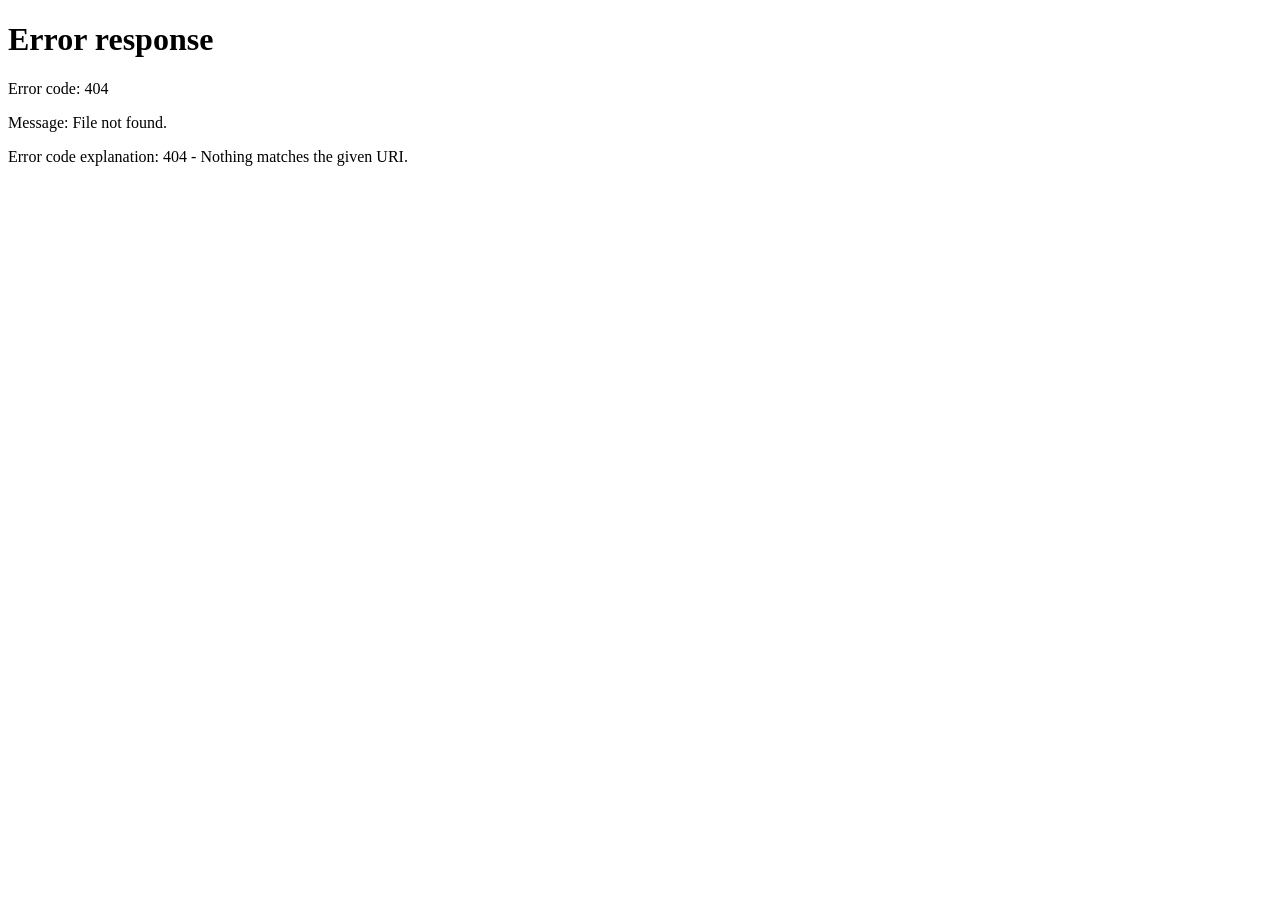
==== ModernLibraryFrontend/index.html @ 6ae5910e "Add frontend entry page" ====
<!DOCTYPE html>
<html lang="en">
<head>
    <meta charset="UTF-8">
    <meta name="viewport" content="width=device-width, initial-scale=1.0">
    <title>Library Management System</title>
</head>
<body>

<script>
    window.location.href = "login.html";
</script>

</body>
</html>
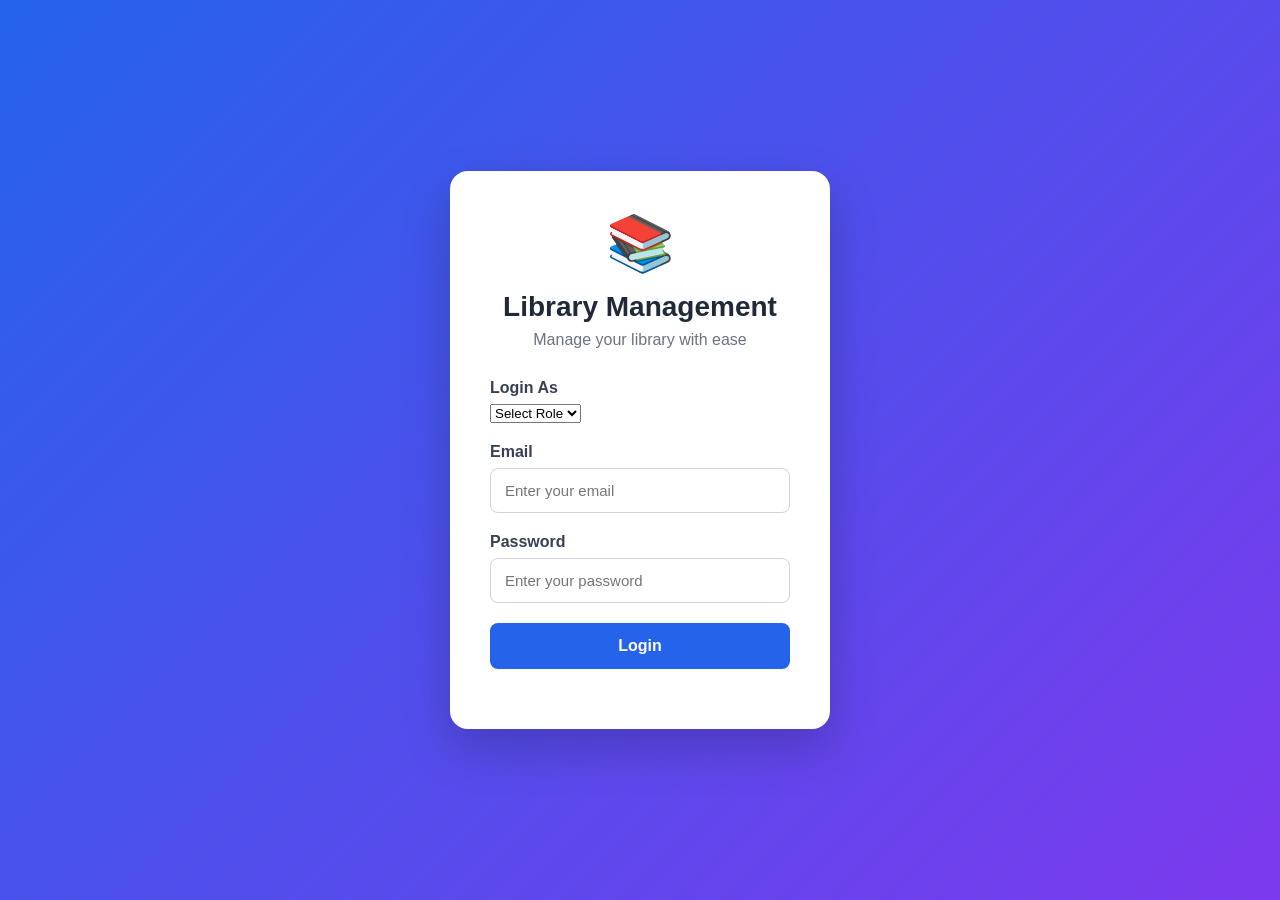
==== commit 81452106: "Fix frontend entry page" ====
--- a/ModernLibraryFrontend/index.html
+++ b/ModernLibraryFrontend/index.html
@@ -8,7 +8,7 @@
 <body>
 
 <script>
-    window.location.href = "login.html";
+    window.location.href = "pages/login.html";
 </script>
 
 </body>
